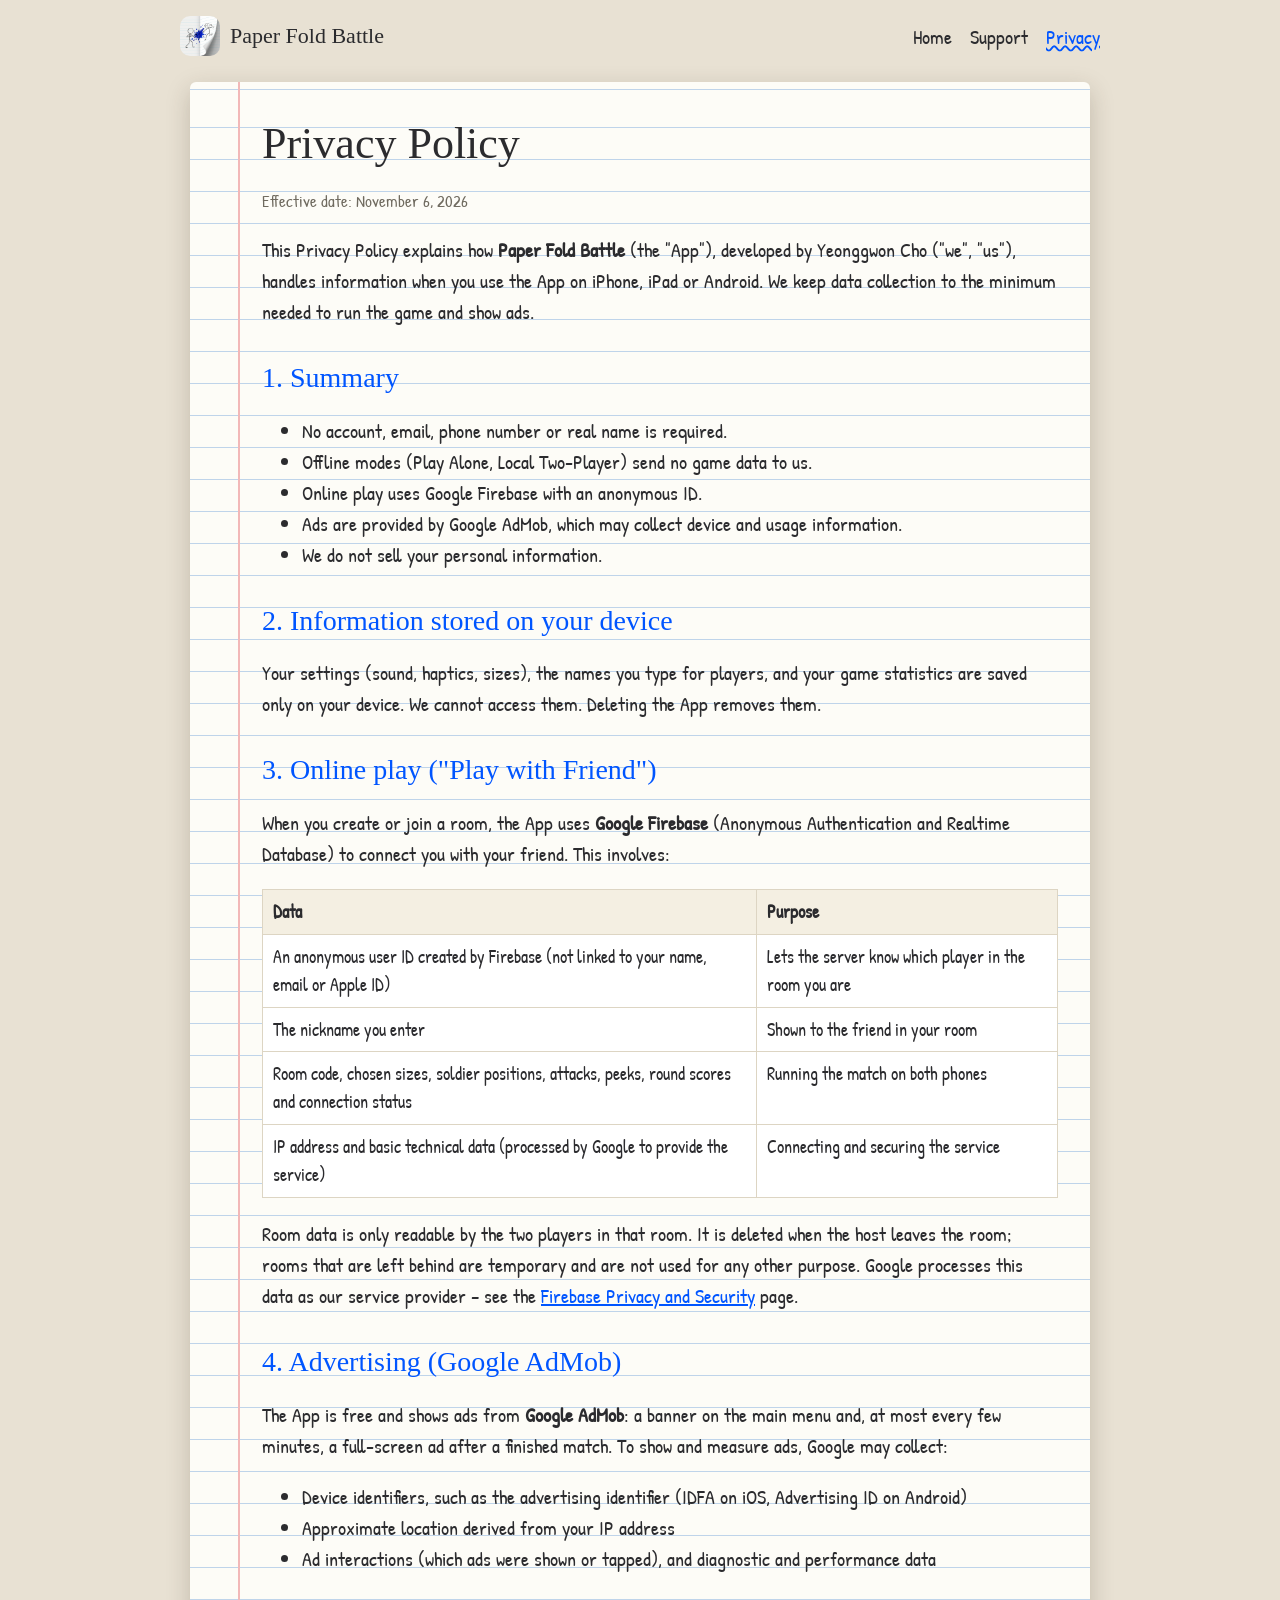
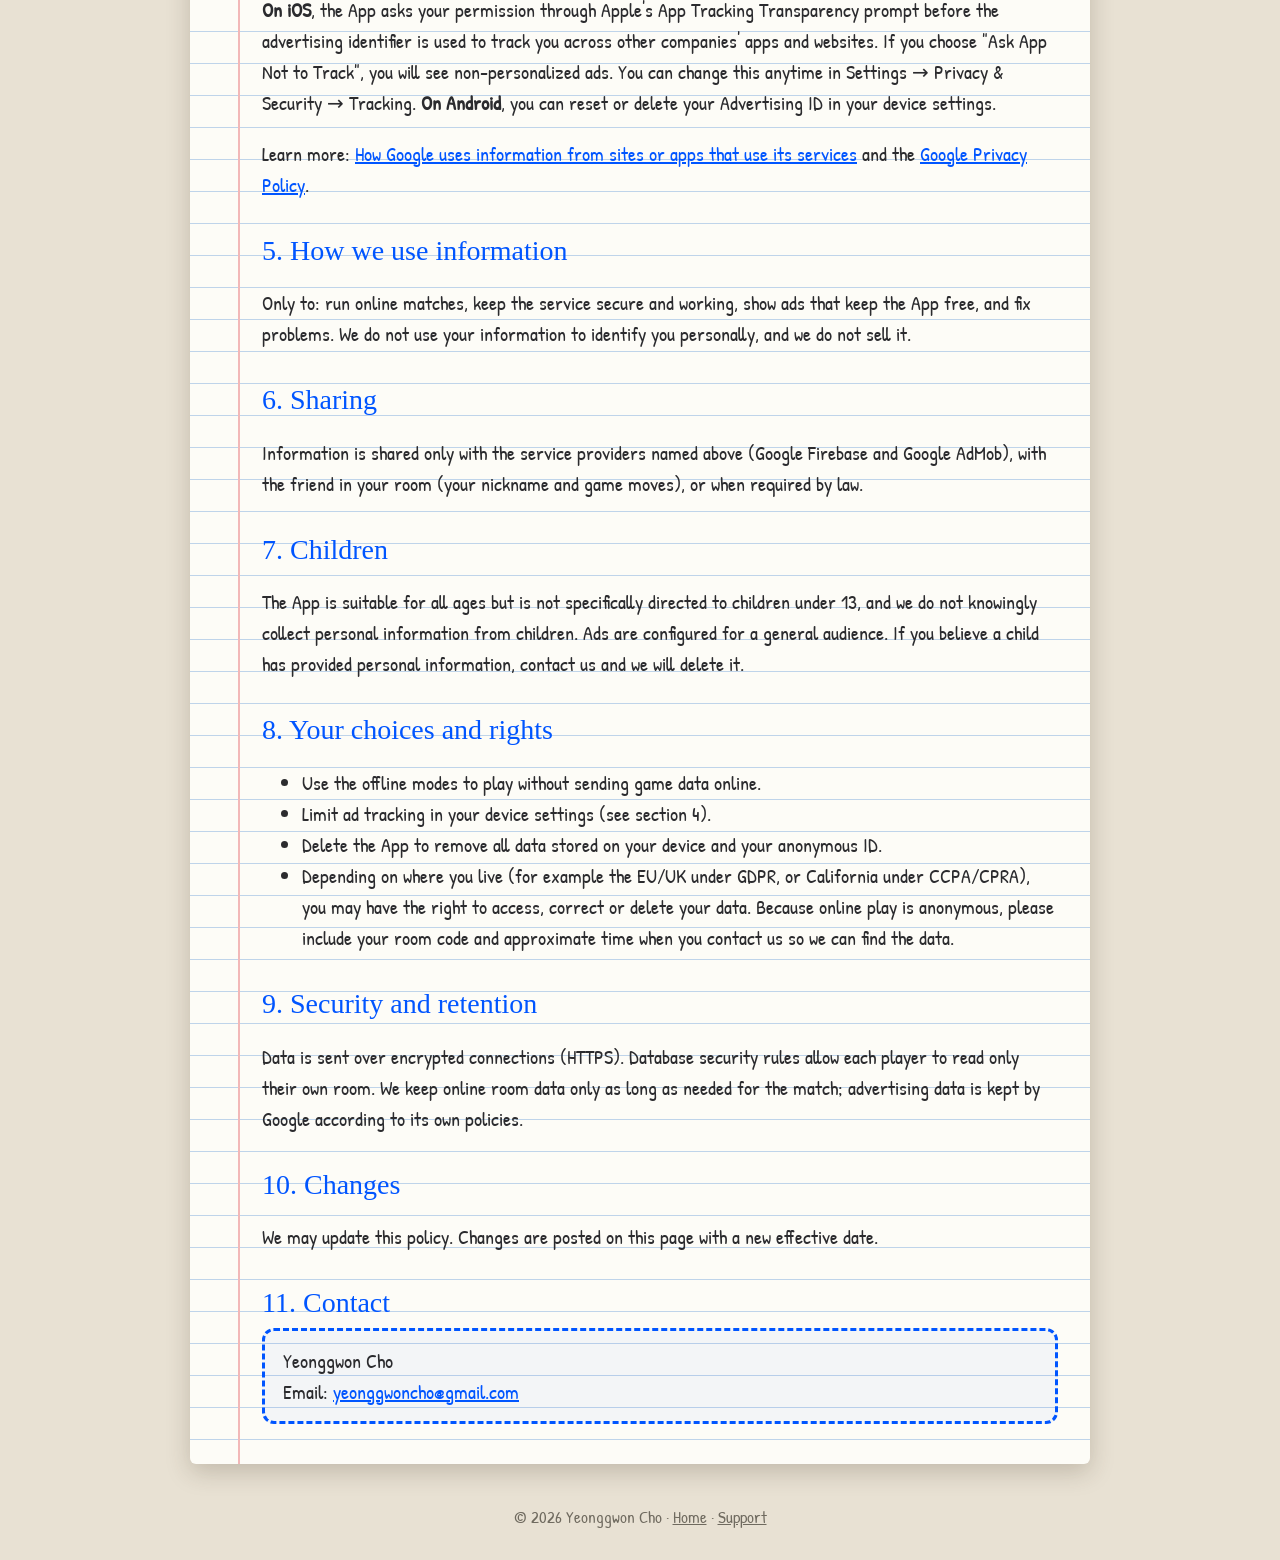
==== privacy.html @ 8d7d7742 "Paper Fold Battle website: home, support, privacy" ====
<!doctype html>
<html lang="en">
<head>
  <meta charset="utf-8" />
  <meta name="viewport" content="width=device-width, initial-scale=1" />
  <title>Privacy Policy – Paper Fold Battle</title>
  <meta name="description" content="Privacy Policy for the Paper Fold Battle app." />
  <link rel="icon" href="assets/favicon.png" />
  <link rel="stylesheet" href="style.css" />
</head>
<body>
  <nav class="nav">
    <a class="brand" href="index.html"><img src="assets/icon-512.png" alt="" />Paper Fold Battle</a>
    <a class="link" href="index.html">Home</a>
    <a class="link" href="support.html">Support</a>
    <a class="link" href="privacy.html" aria-current="page">Privacy</a>
  </nav>

  <main class="sheet">
    <h1>Privacy Policy</h1>
    <p class="small">Effective date: November 6, 2026</p>

    <p>
      This Privacy Policy explains how <strong>Paper Fold Battle</strong> (the "App"), developed by
      Yeonggwon Cho ("we", "us"), handles information when you use the App on iPhone, iPad or Android.
      We keep data collection to the minimum needed to run the game and show ads.
    </p>

    <h2>1. Summary</h2>
    <ul>
      <li>No account, email, phone number or real name is required.</li>
      <li>Offline modes (Play Alone, Local Two-Player) send no game data to us.</li>
      <li>Online play uses Google Firebase with an anonymous ID.</li>
      <li>Ads are provided by Google AdMob, which may collect device and usage information.</li>
      <li>We do not sell your personal information.</li>
    </ul>

    <h2>2. Information stored on your device</h2>
    <p>
      Your settings (sound, haptics, sizes), the names you type for players, and your game statistics are
      saved only on your device. We cannot access them. Deleting the App removes them.
    </p>

    <h2>3. Online play ("Play with Friend")</h2>
    <p>When you create or join a room, the App uses <strong>Google Firebase</strong> (Anonymous Authentication and Realtime Database) to connect you with your friend. This involves:</p>
    <div class="table-wrap">
      <table>
        <tr><th>Data</th><th>Purpose</th></tr>
        <tr><td>An anonymous user ID created by Firebase (not linked to your name, email or Apple ID)</td><td>Lets the server know which player in the room you are</td></tr>
        <tr><td>The nickname you enter</td><td>Shown to the friend in your room</td></tr>
        <tr><td>Room code, chosen sizes, soldier positions, attacks, peeks, round scores and connection status</td><td>Running the match on both phones</td></tr>
        <tr><td>IP address and basic technical data (processed by Google to provide the service)</td><td>Connecting and securing the service</td></tr>
      </table>
    </div>
    <p>
      Room data is only readable by the two players in that room. It is deleted when the host leaves the room;
      rooms that are left behind are temporary and are not used for any other purpose. Google processes this data
      as our service provider – see the
      <a href="https://firebase.google.com/support/privacy" target="_blank" rel="noopener">Firebase Privacy and Security</a> page.
    </p>

    <h2>4. Advertising (Google AdMob)</h2>
    <p>
      The App is free and shows ads from <strong>Google AdMob</strong>: a banner on the main menu and,
      at most every few minutes, a full-screen ad after a finished match. To show and measure ads, Google may collect:
    </p>
    <ul>
      <li>Device identifiers, such as the advertising identifier (IDFA on iOS, Advertising ID on Android)</li>
      <li>Approximate location derived from your IP address</li>
      <li>Ad interactions (which ads were shown or tapped), and diagnostic and performance data</li>
    </ul>
    <p>
      <strong>On iOS</strong>, the App asks your permission through Apple's App Tracking Transparency prompt before the
      advertising identifier is used to track you across other companies' apps and websites. If you choose
      "Ask App Not to Track", you will see non-personalized ads. You can change this anytime in
      Settings → Privacy &amp; Security → Tracking.
      <strong>On Android</strong>, you can reset or delete your Advertising ID in your device settings.
    </p>
    <p>
      Learn more: <a href="https://policies.google.com/technologies/ads" target="_blank" rel="noopener">How Google uses information from sites or apps that use its services</a>
      and the <a href="https://policies.google.com/privacy" target="_blank" rel="noopener">Google Privacy Policy</a>.
    </p>

    <h2>5. How we use information</h2>
    <p>Only to: run online matches, keep the service secure and working, show ads that keep the App free, and fix problems. We do not use your information to identify you personally, and we do not sell it.</p>

    <h2>6. Sharing</h2>
    <p>
      Information is shared only with the service providers named above (Google Firebase and Google AdMob), with the
      friend in your room (your nickname and game moves), or when required by law.
    </p>

    <h2>7. Children</h2>
    <p>
      The App is suitable for all ages but is not specifically directed to children under 13, and we do not knowingly
      collect personal information from children. Ads are configured for a general audience. If you believe a child has
      provided personal information, contact us and we will delete it.
    </p>

    <h2>8. Your choices and rights</h2>
    <ul>
      <li>Use the offline modes to play without sending game data online.</li>
      <li>Limit ad tracking in your device settings (see section 4).</li>
      <li>Delete the App to remove all data stored on your device and your anonymous ID.</li>
      <li>
        Depending on where you live (for example the EU/UK under GDPR, or California under CCPA/CPRA), you may have the
        right to access, correct or delete your data. Because online play is anonymous, please include your room code
        and approximate time when you contact us so we can find the data.
      </li>
    </ul>

    <h2>9. Security and retention</h2>
    <p>
      Data is sent over encrypted connections (HTTPS). Database security rules allow each player to read only their own
      room. We keep online room data only as long as needed for the match; advertising data is kept by Google according to
      its own policies.
    </p>

    <h2>10. Changes</h2>
    <p>We may update this policy. Changes are posted on this page with a new effective date.</p>

    <h2>11. Contact</h2>
    <div class="contact">
      Yeonggwon Cho<br />
      Email: <a href="mailto:yeonggwoncho@gmail.com?subject=Paper%20Fold%20Battle%20privacy">yeonggwoncho@gmail.com</a>
    </div>
  </main>

  <footer>
    © 2026 Yeonggwon Cho · <a href="index.html">Home</a> · <a href="support.html">Support</a>
  </footer>
</body>
</html>
---- style.css ----
/* Paper Fold Battle – notebook-paper style shared by every page. */
@import url('https://fonts.googleapis.com/css2?family=Patrick+Hand&family=Permanent+Marker&display=swap');

:root {
  --desk: #e8e1d3;
  --paper: #fdfcf7;
  --rule: #bfd4ea;
  --margin: #f2b8b8;
  --pencil: #2b2b2e;
  --muted: #6f6a5f;
  --ink: #0055ff;
  --ink-dark: #0040c0;
  --green: #2e8b57;
}

* { box-sizing: border-box; }

html { scroll-behavior: smooth; }

body {
  margin: 0;
  background: var(--desk);
  color: var(--pencil);
  font-family: 'Patrick Hand', 'Comic Sans MS', system-ui, sans-serif;
  font-size: 20px;
  line-height: 1.55;
}

a { color: var(--ink); }
a:hover { color: var(--ink-dark); }

/* ---------- top bar ---------- */
.nav {
  display: flex;
  align-items: center;
  gap: 18px;
  max-width: 960px;
  margin: 0 auto;
  padding: 16px 20px;
}
.nav .brand {
  display: flex;
  align-items: center;
  gap: 10px;
  font-family: 'Permanent Marker', cursive;
  font-size: 22px;
  color: var(--pencil);
  text-decoration: none;
  margin-right: auto;
}
.nav .brand img { width: 40px; height: 40px; border-radius: 10px; }
.nav a.link { text-decoration: none; color: var(--pencil); }
.nav a.link:hover, .nav a.link[aria-current='page'] { color: var(--ink); text-decoration: underline wavy; }

/* ---------- notebook sheet ---------- */
.sheet {
  position: relative;
  max-width: 900px;
  margin: 10px auto 40px;
  padding: 36px 32px 40px 72px;
  background-color: var(--paper);
  background-image: repeating-linear-gradient(to bottom, transparent 0, transparent 31px, var(--rule) 31px, var(--rule) 32px);
  background-position: 0 14px;
  border-radius: 6px;
  box-shadow: 0 8px 24px rgba(58, 47, 28, 0.22);
}
.sheet::before {
  content: '';
  position: absolute;
  top: 0;
  bottom: 0;
  left: 48px;
  width: 2px;
  background: var(--margin);
}

h1, h2, h3 { font-family: 'Permanent Marker', cursive; font-weight: normal; line-height: 1.2; }
h1 { font-size: 44px; margin: 0 0 6px; }
h2 { font-size: 28px; margin: 34px 0 8px; color: var(--ink); }
h3 { font-size: 22px; margin: 22px 0 4px; }
.lead { font-size: 24px; color: var(--muted); margin-top: 0; }
.small { font-size: 17px; color: var(--muted); }

/* ---------- hero ---------- */
.hero {
  display: grid;
  grid-template-columns: 180px 1fr;
  gap: 28px;
  align-items: center;
}
.hero img.icon {
  width: 180px;
  height: 180px;
  border-radius: 40px;
  box-shadow: 0 6px 18px rgba(0, 0, 0, 0.2);
  transform: rotate(-3deg);
}
.hero .battle { color: var(--ink); display: inline-block; transform: rotate(-3deg); }

.btn {
  display: inline-block;
  margin: 12px 10px 0 0;
  padding: 10px 22px;
  border: 2.5px solid var(--pencil);
  border-radius: 14px;
  background: #fff;
  color: var(--pencil);
  font-size: 21px;
  text-decoration: none;
  box-shadow: 2px 3px 0 var(--pencil);
}
.btn.primary { background: var(--ink); border-color: var(--ink-dark); color: #fff; box-shadow: 2px 3px 0 var(--ink-dark); }
.btn:hover { transform: translate(-1px, -1px); }

/* ---------- features ---------- */
.features { display: grid; grid-template-columns: repeat(auto-fit, minmax(240px, 1fr)); gap: 18px; margin-top: 10px; }
.card {
  background: #fff6c9;
  padding: 14px 16px;
  border-radius: 6px;
  box-shadow: 1px 3px 6px rgba(58, 47, 28, 0.18);
}
.card:nth-child(odd) { transform: rotate(-0.8deg); }
.card:nth-child(even) { transform: rotate(0.7deg); }
.card h3 { margin-top: 0; }
.card p { margin: 0; }

.steps { counter-reset: step; list-style: none; padding: 0; }
.steps li { counter-increment: step; margin: 10px 0; padding-left: 46px; position: relative; }
.steps li::before {
  content: counter(step);
  position: absolute;
  left: 0;
  top: -2px;
  width: 32px;
  height: 32px;
  border: 2.5px solid var(--ink);
  border-radius: 50%;
  color: var(--ink);
  text-align: center;
  line-height: 28px;
  font-family: 'Permanent Marker', cursive;
}

.shots { display: flex; gap: 18px; overflow-x: auto; padding: 8px 2px 14px; }
.shots img { height: 420px; border-radius: 18px; box-shadow: 0 6px 16px rgba(0, 0, 0, 0.2); }

/* ---------- FAQ ---------- */
details {
  background: #fff;
  border: 2px solid #ddd5c3;
  border-radius: 10px;
  padding: 10px 14px;
  margin: 10px 0;
}
summary { cursor: pointer; font-size: 21px; }
details[open] summary { color: var(--ink); margin-bottom: 6px; }

.contact {
  border: 3px dashed var(--ink);
  border-radius: 12px;
  padding: 14px 18px;
  background: rgba(0, 85, 255, 0.04);
}

table { border-collapse: collapse; width: 100%; font-size: 18px; background: #fff; }
th, td { border: 1px solid #ddd5c3; padding: 8px 10px; text-align: left; vertical-align: top; }
th { background: #f4efe2; }

footer { text-align: center; padding: 0 20px 30px; font-size: 17px; color: var(--muted); }
footer a { color: var(--muted); }

@media (max-width: 640px) {
  body { font-size: 18px; }
  .sheet { padding: 26px 18px 30px 46px; margin: 6px 8px 30px; }
  .sheet::before { left: 30px; }
  .hero { grid-template-columns: 1fr; text-align: center; }
  .hero img.icon { margin: 0 auto; width: 140px; height: 140px; border-radius: 32px; }
  h1 { font-size: 36px; }
  .nav { flex-wrap: wrap; }
  .shots img { height: 340px; }
  .table-wrap { overflow-x: auto; }
}
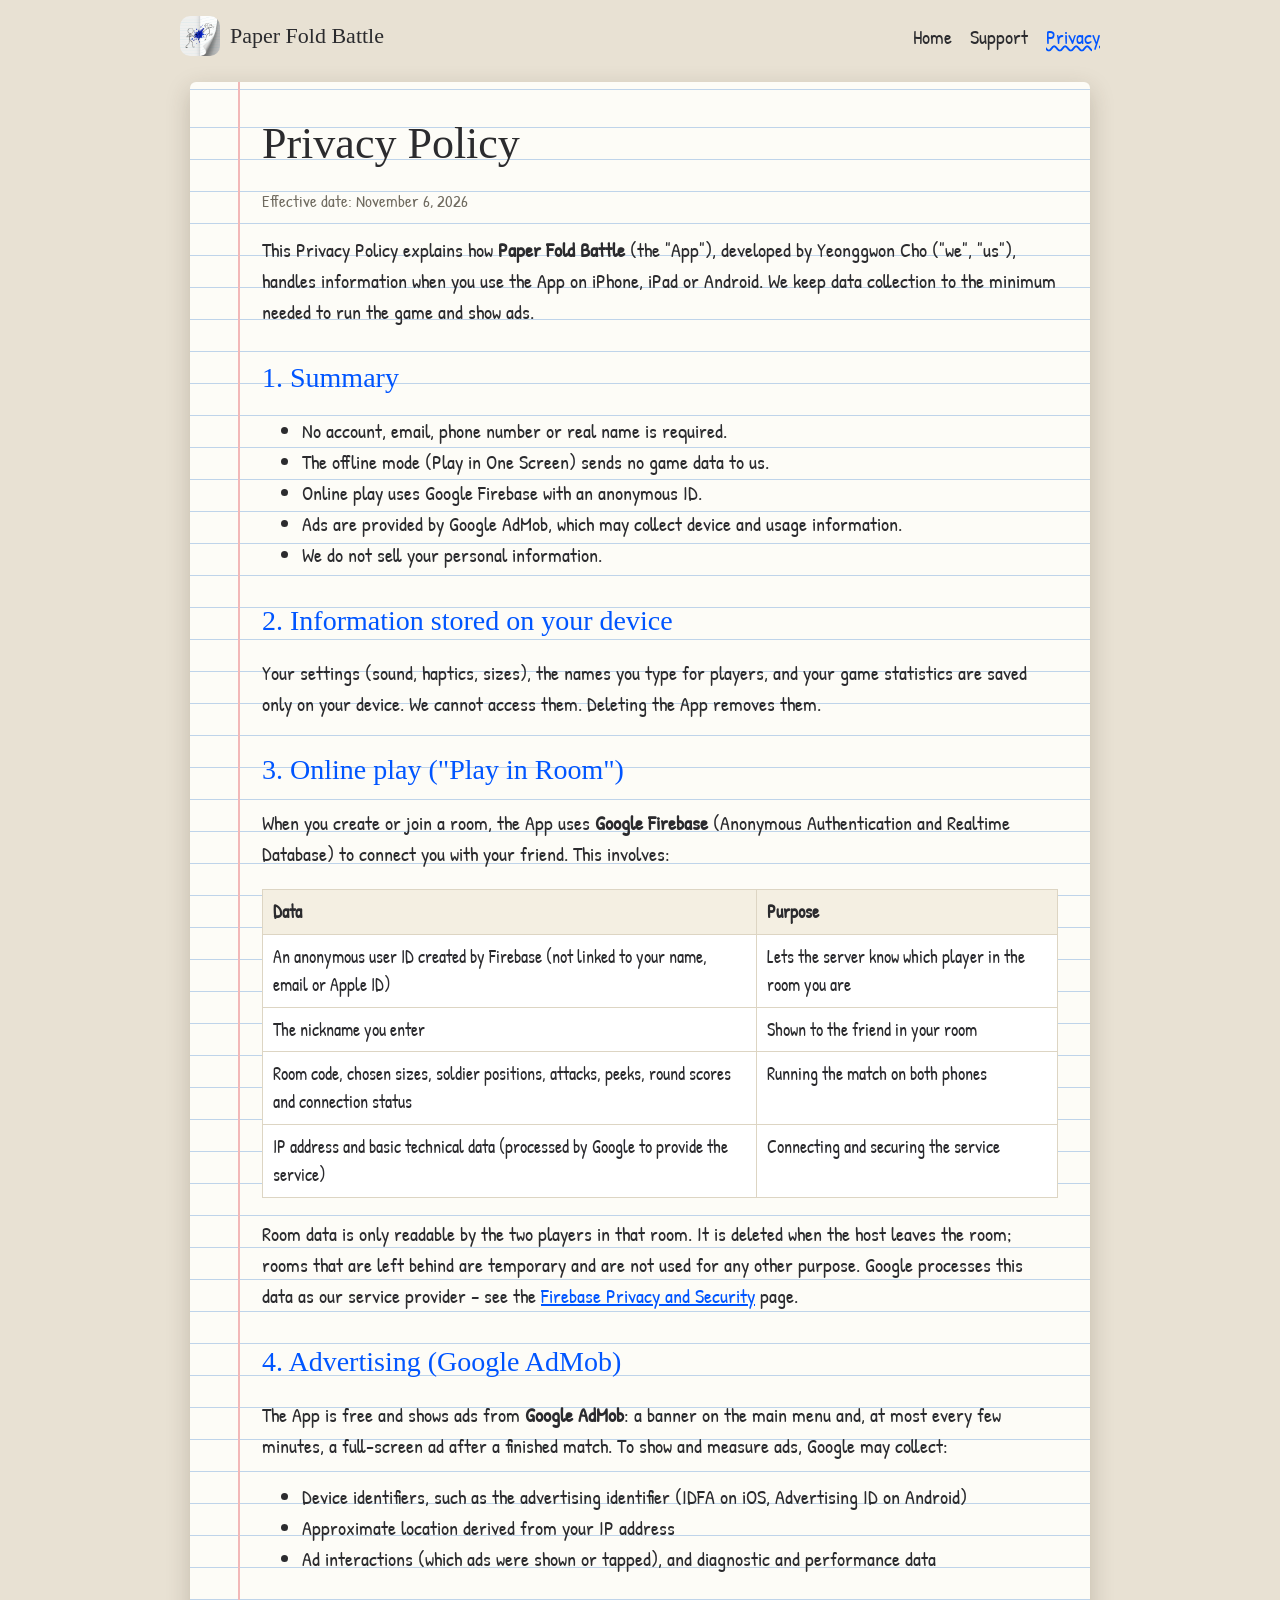
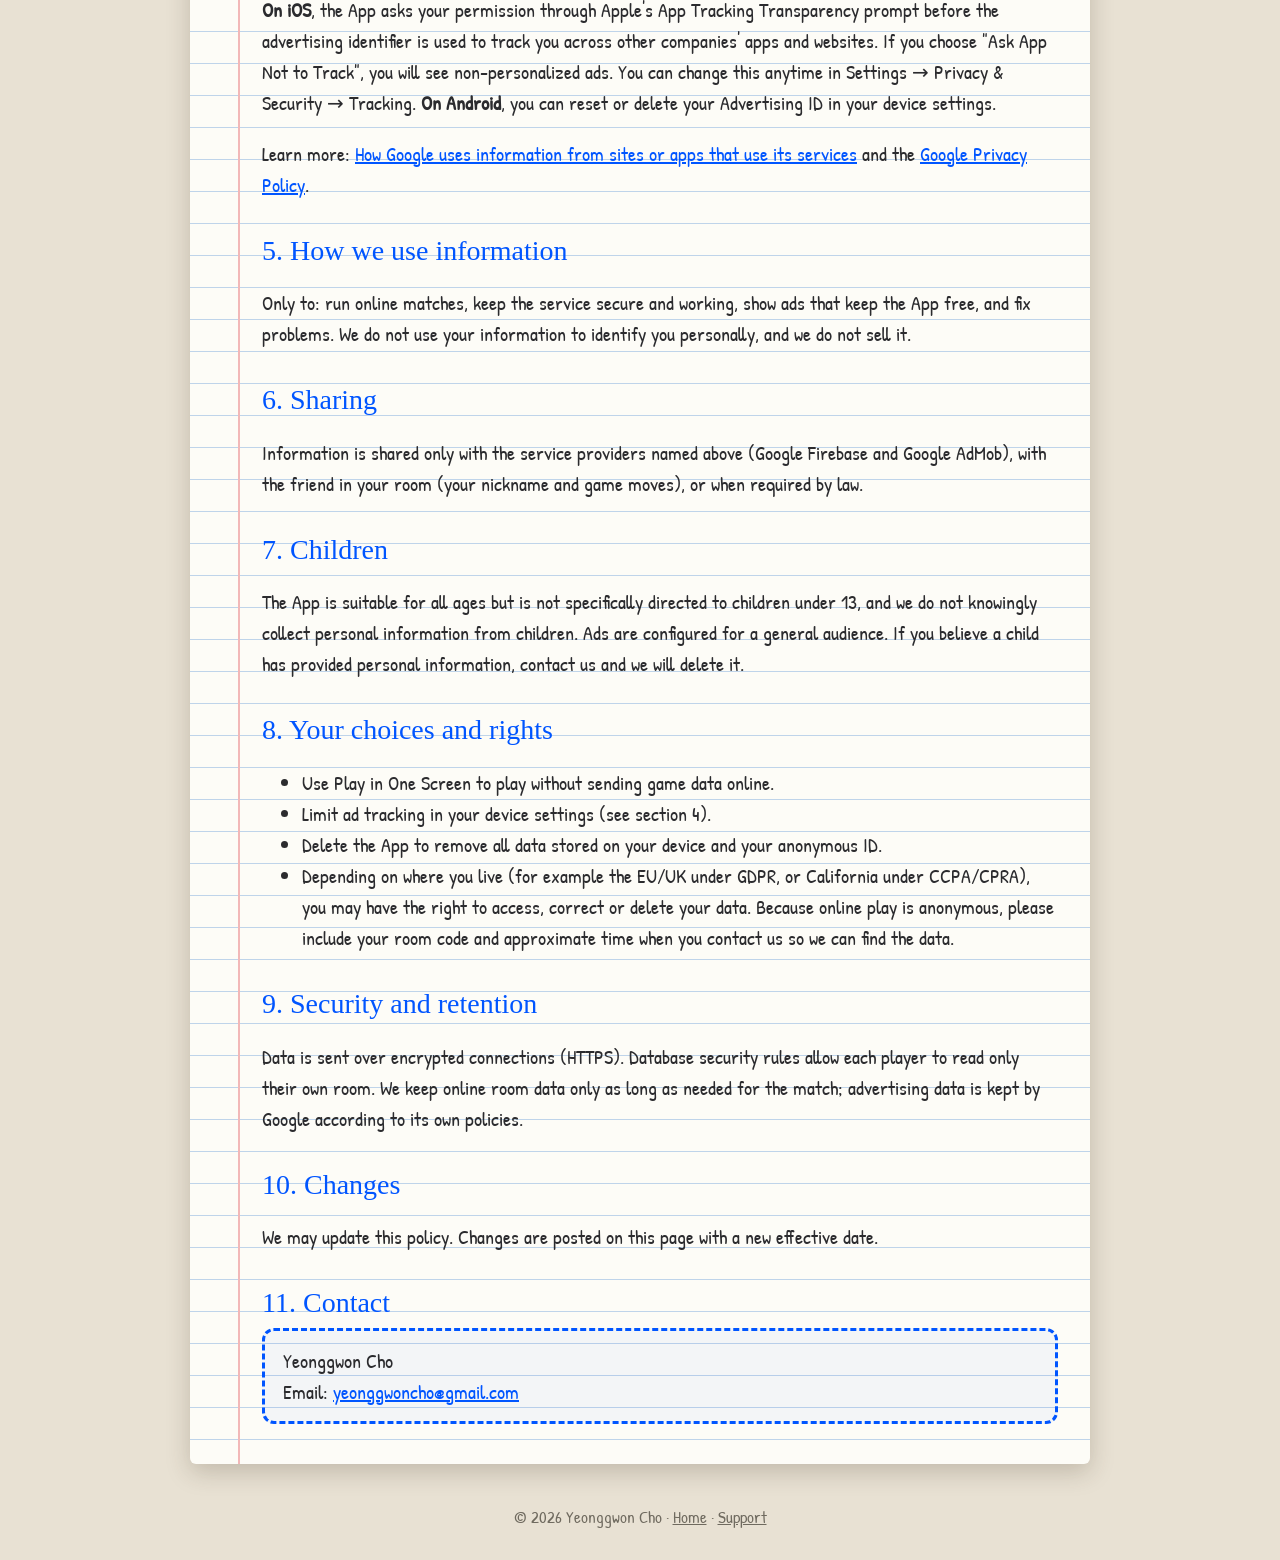
==== commit 60471bbe: "Remove emoji; use Play in Room / Play in One Screen names" ====
--- a/privacy.html
+++ b/privacy.html
@@ -29,7 +29,7 @@
     <h2>1. Summary</h2>
     <ul>
       <li>No account, email, phone number or real name is required.</li>
-      <li>Offline modes (Play Alone, Local Two-Player) send no game data to us.</li>
+      <li>The offline mode (Play in One Screen) sends no game data to us.</li>
       <li>Online play uses Google Firebase with an anonymous ID.</li>
       <li>Ads are provided by Google AdMob, which may collect device and usage information.</li>
       <li>We do not sell your personal information.</li>
@@ -41,7 +41,7 @@
       saved only on your device. We cannot access them. Deleting the App removes them.
     </p>
 
-    <h2>3. Online play ("Play with Friend")</h2>
+    <h2>3. Online play ("Play in Room")</h2>
     <p>When you create or join a room, the App uses <strong>Google Firebase</strong> (Anonymous Authentication and Realtime Database) to connect you with your friend. This involves:</p>
     <div class="table-wrap">
       <table>
@@ -99,7 +99,7 @@
 
     <h2>8. Your choices and rights</h2>
     <ul>
-      <li>Use the offline modes to play without sending game data online.</li>
+      <li>Use Play in One Screen to play without sending game data online.</li>
       <li>Limit ad tracking in your device settings (see section 4).</li>
       <li>Delete the App to remove all data stored on your device and your anonymous ID.</li>
       <li>
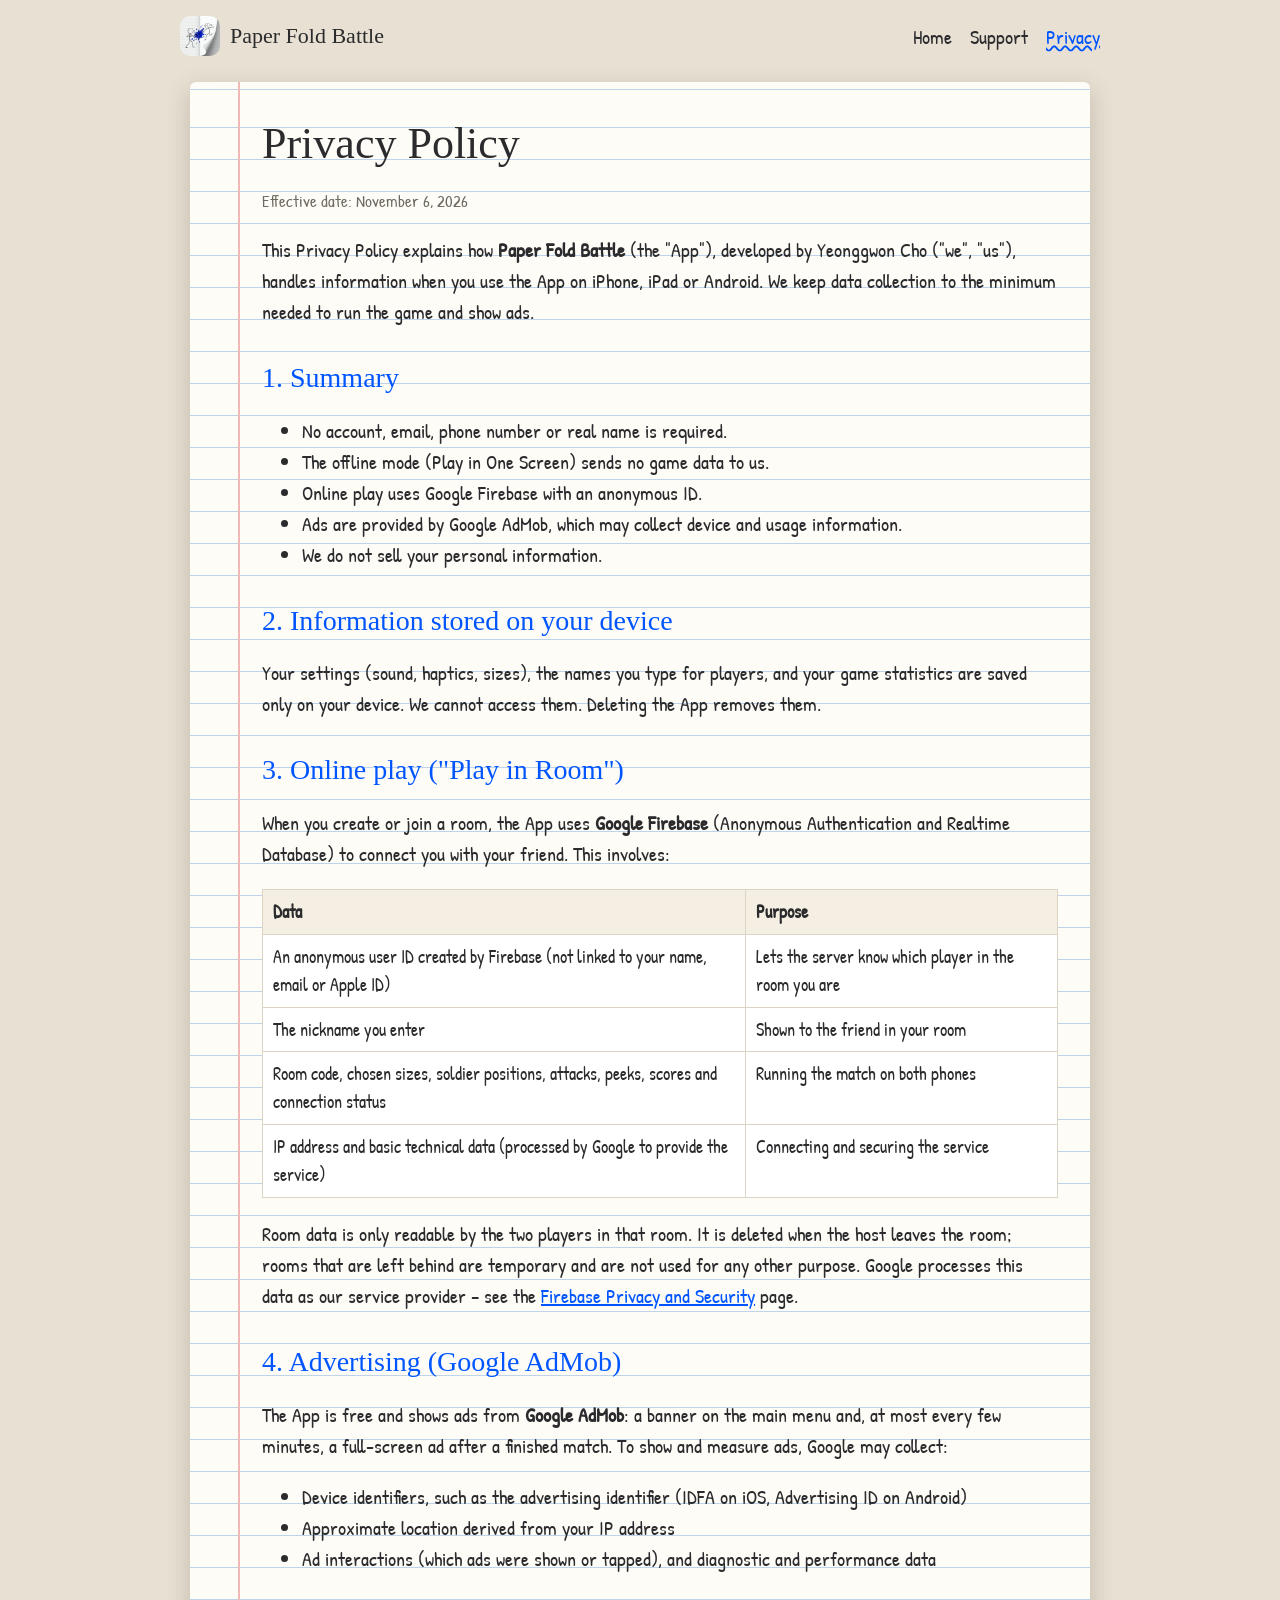
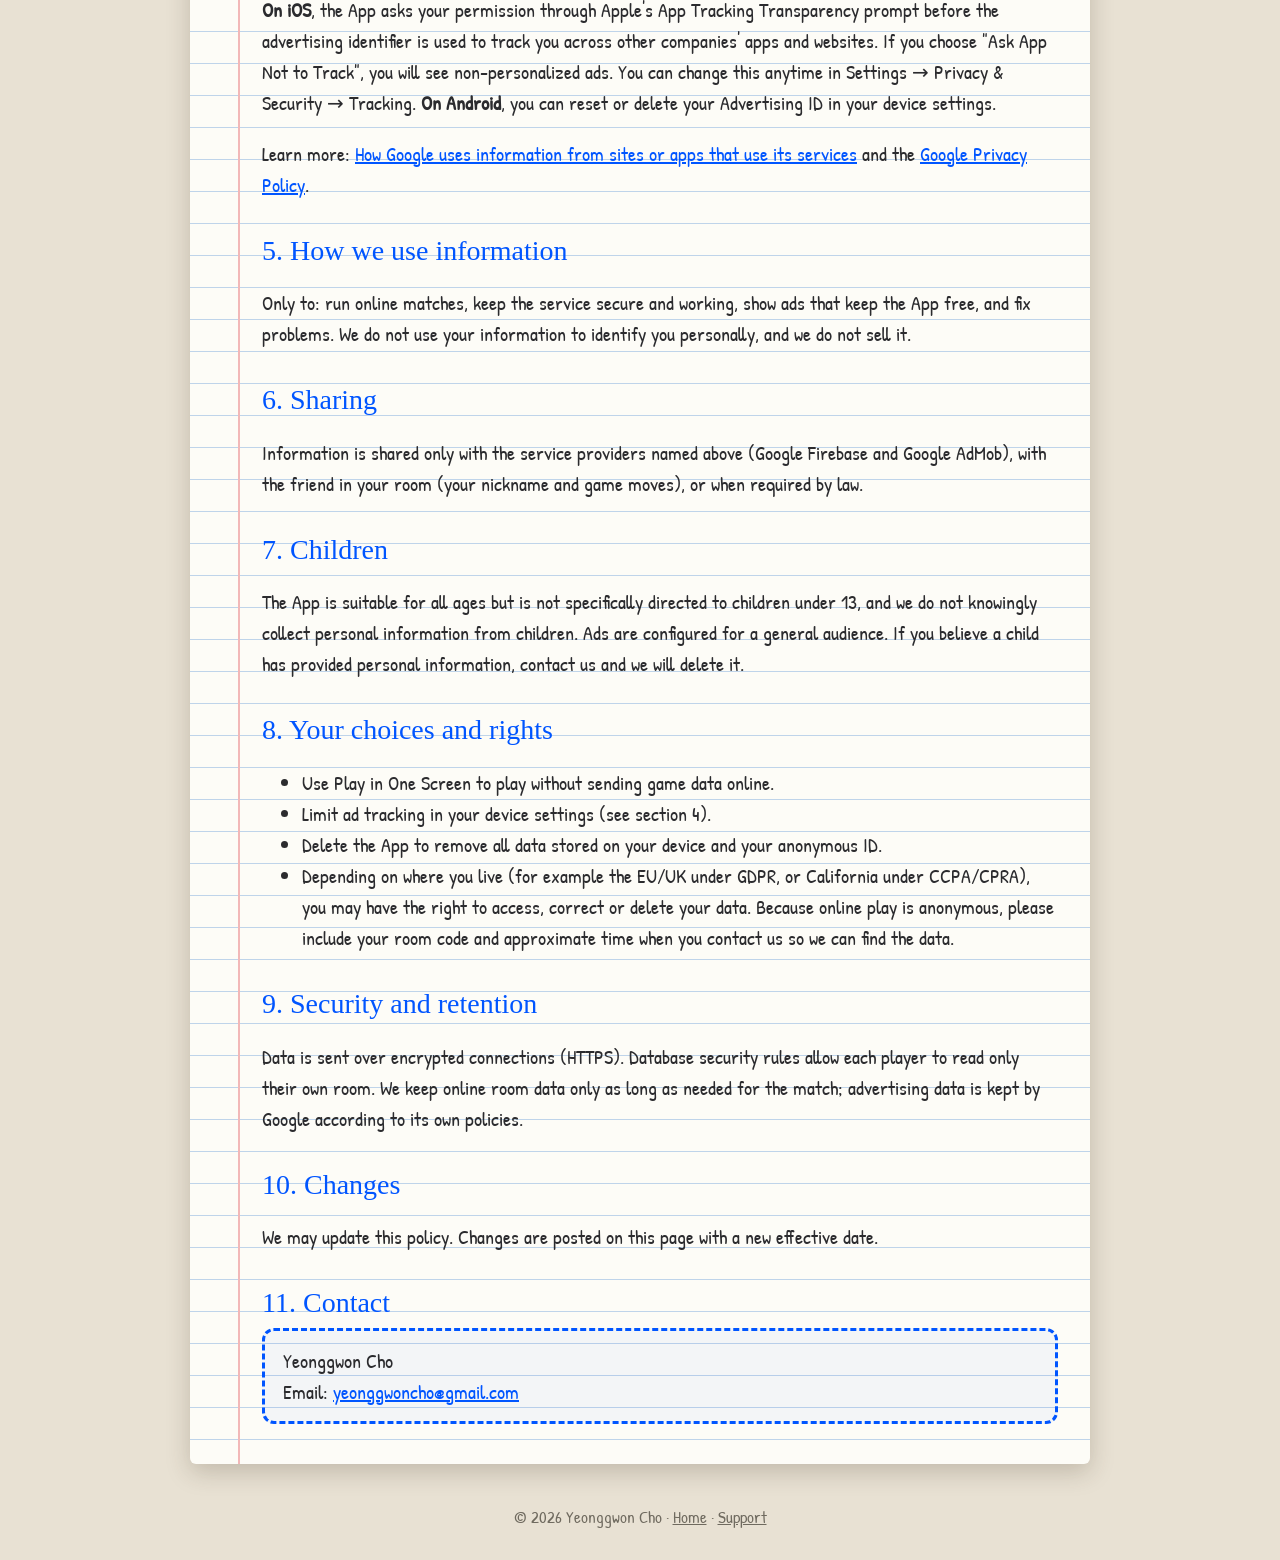
==== commit 03cad902: "Single-round rule on website" ====
--- a/privacy.html
+++ b/privacy.html
@@ -48,7 +48,7 @@
         <tr><th>Data</th><th>Purpose</th></tr>
         <tr><td>An anonymous user ID created by Firebase (not linked to your name, email or Apple ID)</td><td>Lets the server know which player in the room you are</td></tr>
         <tr><td>The nickname you enter</td><td>Shown to the friend in your room</td></tr>
-        <tr><td>Room code, chosen sizes, soldier positions, attacks, peeks, round scores and connection status</td><td>Running the match on both phones</td></tr>
+        <tr><td>Room code, chosen sizes, soldier positions, attacks, peeks, scores and connection status</td><td>Running the match on both phones</td></tr>
         <tr><td>IP address and basic technical data (processed by Google to provide the service)</td><td>Connecting and securing the service</td></tr>
       </table>
     </div>
